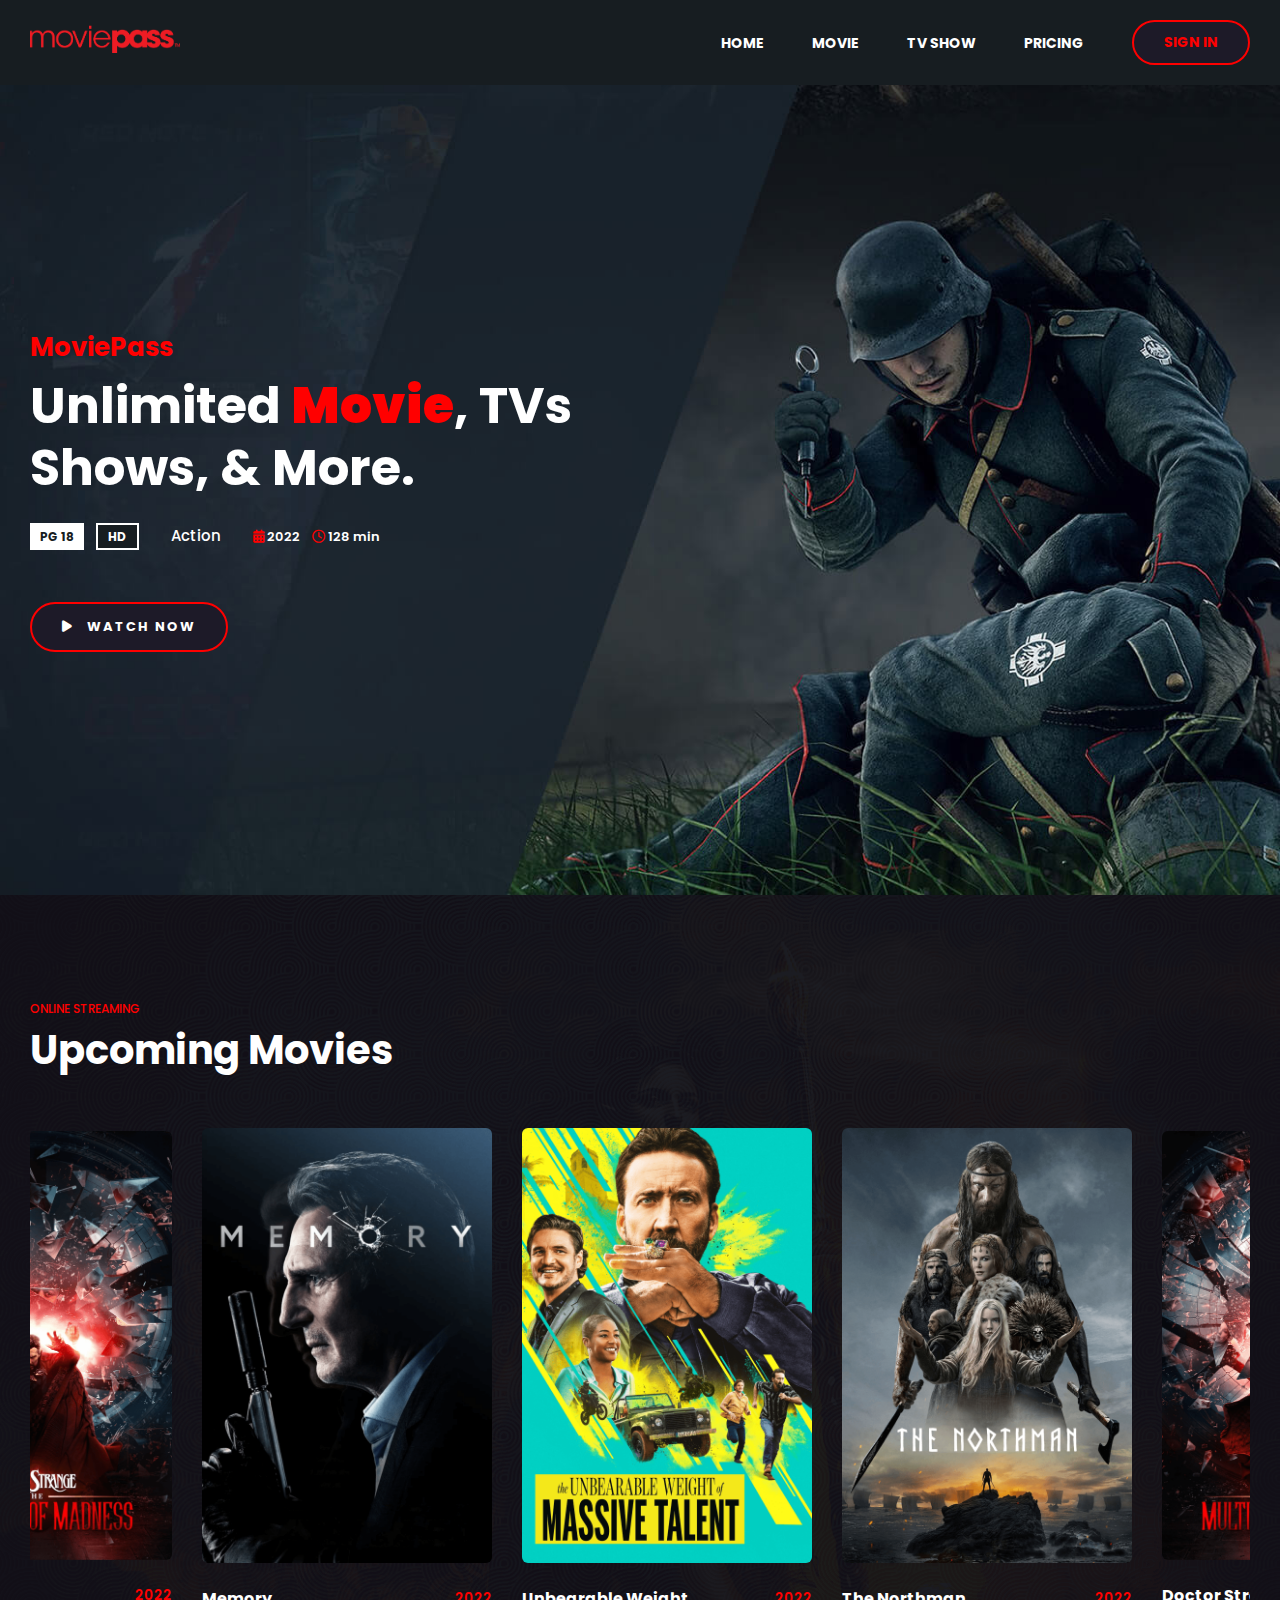
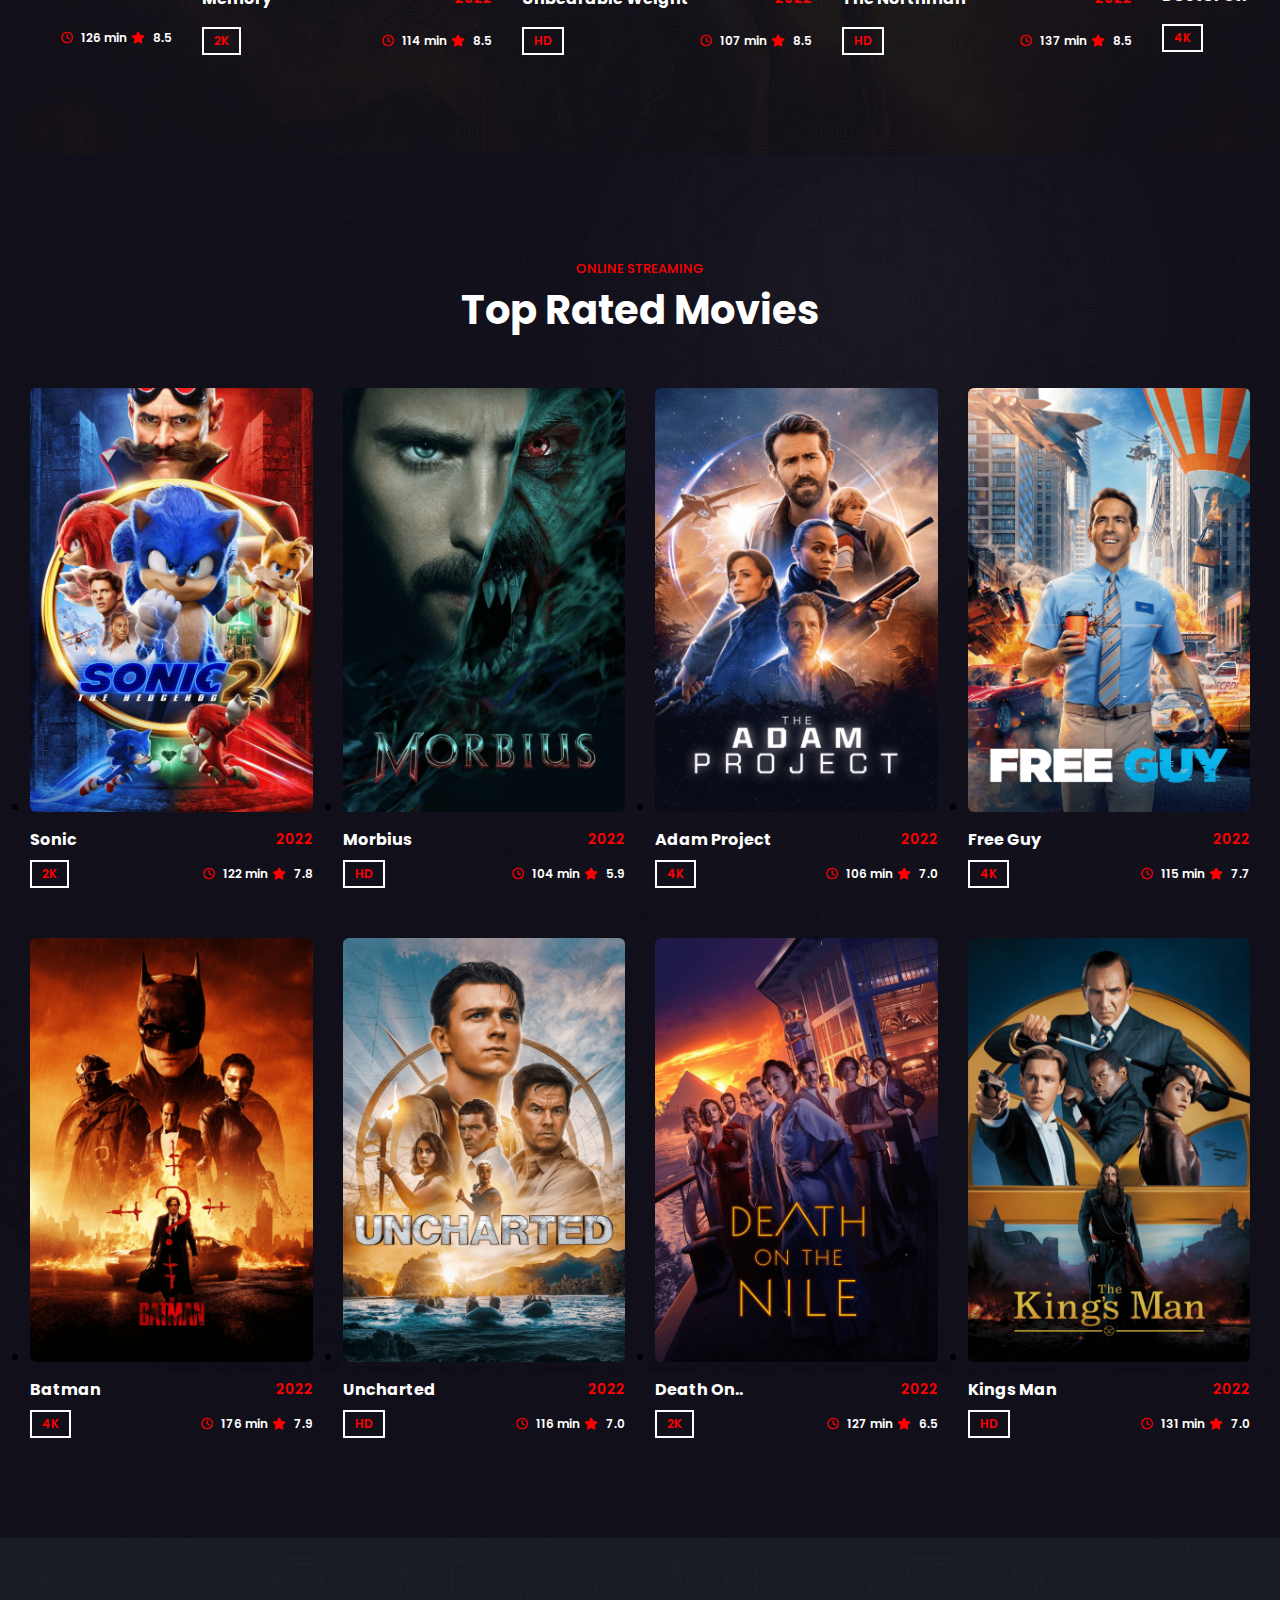
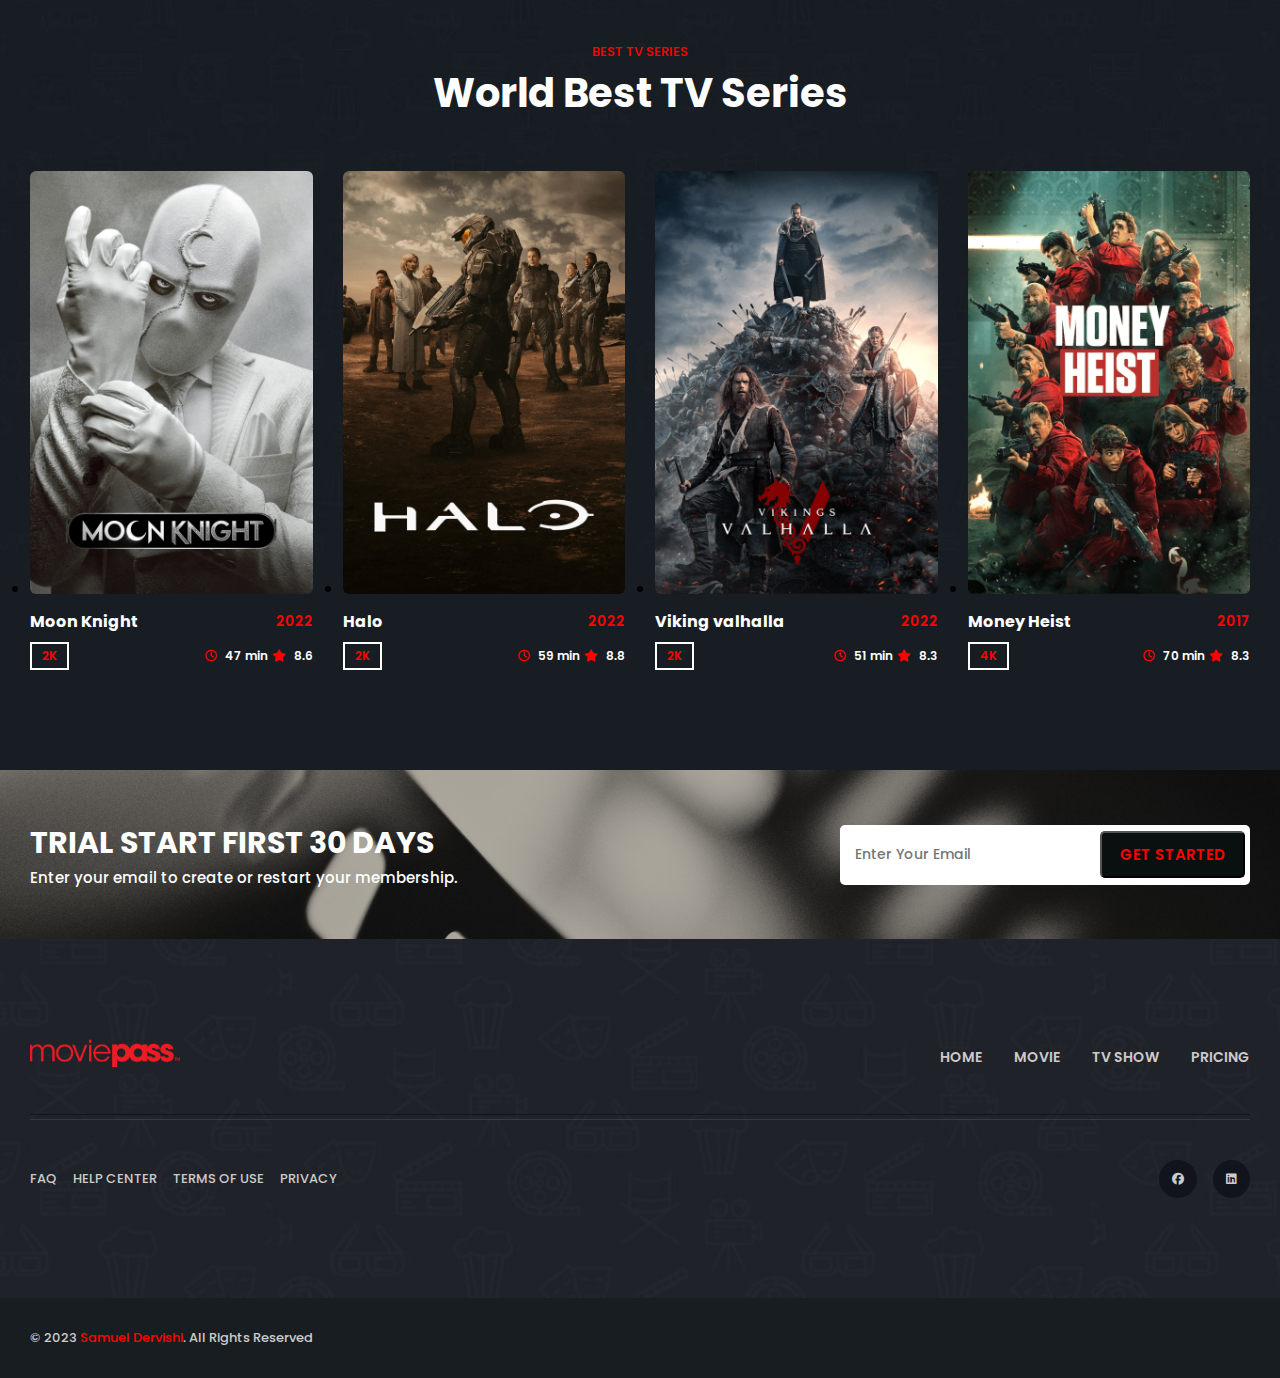
==== index.html @ 8c6af833 "creating files" ====
<!DOCTYPE html>
<html lang="en">
  <head>
    <meta charset="UTF-8" />
    <meta http-equiv="X-UA-Compatible" content="IE=edge" />
    <meta name="viewport" content="width=device-width, initial-scale=1.0" />
    <title>MoviePass - Welcome</title>
    <link rel="stylesheet" href="css/style.css" />
    <link rel="icon" type="image/png" href="images/moviepass.png"/>

    <link rel="preconnect" href="https://fonts.googleapis.com" />
    <link rel="preconnect" href="https://fonts.gstatic.com" crossorigin />
    <link
      href="https://fonts.googleapis.com/css2?family=Poppins:wght@400;500;600;700&display=swap"
      rel="stylesheet"
    />

    <link
      rel="stylesheet"
      href="https://cdnjs.cloudflare.com/ajax/libs/font-awesome/6.3.0/css/all.min.css"
    />
  </head>
  <body>

    <header>
      <nav class="navbar">
        <div class="logo">
          <a href="index.html"><img src="images/moviepass.png" alt="Logo" style="width: 150px" /></a>
        </div>
        <ul class="nav-list">
          <div class="logo">
            <a href=""><img src="images/moviepass.png" alt="Logo" style="width: 150px"></a>
            <button class="close"><i class="fa-solid fa-xmark"></i></button>
          </div>
          <li class="home"><a href="index.html">home</a></li>
          <li><a href="#movies">movie</a></li>
          <li><a href="#series">tv show</a></li>
          <li><a href="price.html">pricing</a></li>
          <button class="btn">SIGN IN</button>
        </ul>
        <div class="hamburger">
          <div class="line"></div>
          <div class="line"></div>
        </div>
      </nav>
    </header>


    <section class="hero">
      <div class="main">
        <div class="content">
          <p>MoviePass</p>
          <h1>Unlimited <strong>Movie</strong>, TVs Shows, & More.</h1>
          <div class="meta-wrapper">
            <div class="badge">
              <span>PG 18</span>
              <span>HD</span>
            </div>
            <div class="genre">
              <span><a href="#">Action</a></span>
            </div>
            <div class="date-time">
              <span><i class="fa-solid fa-calendar-days"></i> 2022</span>
              <span><i class="fa-regular fa-clock"></i> 128 min</span>
            </div>
          </div>
          <div class="watch-btn">
            <button><i class="fa-solid fa-play"></i> Watch Now</button>
          </div>
        </div>
      </div>
    </section>


    <section class="upcoming-movie">
      <div class="header">
        <div class="subtitle">
          <small>online Streaming</small>
          <h4>Upcoming Movies</h4>
        </div>

      </div>
      <div class="movie-card">
        <div class="wrapper">
          <ul class="movie-carousel">
            <li class="card">
              <div class="img">
                <a href="the-northman.html"><img src="images/upcoming-1.png" alt="" /></a>
              </div>
              <div class="title">
                <a href="the-northman.html"><h4>The Northman</h4></a>
                <span>2022</span>
              </div>
              <div class="footer">
                <span>HD</span>
                <div class="time-rating">
                  <span><i class="fa-regular fa-clock"></i> 137 min</span>
                  <span><i class="fa-solid fa-star"></i> 8.5</span>
                </div>
              </div>
            </li>
            <li class="card">
              <div class="img">
                <a href="doc-strange.html"><img src="images/upcoming-2.png" alt="" /></a>
              </div>
              <div class="title">
                <a href="doc-strange.html"><h4>Doctor Strange</h4></a>
                <span>2022</span>
              </div>
              <div class="footer">
                <span>4K</span>
                <div class="time-rating">
                  <span><i class="fa-regular fa-clock"></i> 126 min</span>
                  <span><i class="fa-solid fa-star"></i> 8.5</span>
                </div>
              </div>
            </li>
            <li class="card">
              <div class="img">
                <a href="memory.html"><img src="images/upcoming-3.png" alt="" /></a>
              </div>
              <div class="title">
                <a href="memory.html"><h4>Memory</h4></a>
                <span>2022</span>
              </div>
              <div class="footer">
                <span>2K</span>
                <div class="time-rating">
                  <span><i class="fa-regular fa-clock"></i> 114 min</span>
                  <span><i class="fa-solid fa-star"></i> 8.5</span>
                </div>
              </div>
            </li>
            <li class="card">
              <div class="img">
                <a href="unberable.html"><img src="images/upcoming-4.png" alt="" /></a>
              </div>
              <div class="title">
                <a href="unberable.html"><h4>Unbearable Weight</h4></a>
                <span>2022</span>
              </div>
              <div class="footer">
                <span>HD</span>
                <div class="time-rating">
                  <span><i class="fa-regular fa-clock"></i> 107 min</span>
                  <span><i class="fa-solid fa-star"></i> 8.5</span>
                </div>
              </div>
            </li>
          </ul>
        </div>
      </div>
    </section>




    <section class="top-movie same" id="movies">
      <div class="header">
        <small>online streaming</small>
        <h4>Top Rated Movies</h4>
      </div>
      <div class="top-movie-main">

        <div class="movie-card">
          <ul class="wrapper">
            <li class="card">
              <div class="img">
                <a href="https://samueldervish.github.io/links/404page.html"><img src="images/movie-1.png" alt="" /></a>
              </div>
              <div class="title">
                <a href="https://samueldervish.github.io/links/404page.html"><h4>Sonic</h4></a>
                <span>2022</span>
              </div>
              <div class="footer">
                <span>2K</span>
                <div class="time-rating">
                  <span><i class="fa-regular fa-clock"></i> 122 min</span>
                  <span><i class="fa-solid fa-star"></i> 7.8</span>
                </div>
              </div>
            </li>
            <li class="card">
              <div class="img">
                <a href="https://samueldervish.github.io/links/404page.html"><img src="images/movie-2.png" alt="" /></a>
              </div>
              <div class="title">
                <a href="https://samueldervish.github.io/links/404page.html"><h4>Morbius</h4></a>
                <span>2022</span>
              </div>
              <div class="footer">
                <span>HD</span>
                <div class="time-rating">
                  <span><i class="fa-regular fa-clock"></i> 104 min</span>
                  <span><i class="fa-solid fa-star"></i> 5.9</span>
                </div>
              </div>
            </li>
            <li class="card">
              <div class="img">
                <a href="https://samueldervish.github.io/links/404page.html"><img src="images/movie-3.png" alt="" /></a>
              </div>
              <div class="title">
                <a href="https://samueldervish.github.io/links/404page.html"><h4>Adam Project</h4></a>
                <span>2022</span>
              </div>
              <div class="footer">
                <span>4K</span>
                <div class="time-rating">
                  <span><i class="fa-regular fa-clock"></i> 106 min</span>
                  <span><i class="fa-solid fa-star"></i> 7.0</span>
                </div>
              </div>
            </li>
            <li class="card">
              <div class="img">
                <a href="https://samueldervish.github.io/links/404page.html"><img src="images/movie-4.png" alt="" /></a>
              </div>
              <div class="title">
                <a href="https://samueldervish.github.io/links/404page.html"><h4>Free Guy</h4></a>
                <span>2022</span>
              </div>
              <div class="footer">
                <span>4K</span>
                <div class="time-rating">
                  <span><i class="fa-regular fa-clock"></i> 115 min</span>
                  <span><i class="fa-solid fa-star"></i> 7.7</span>
                </div>
              </div>
            </li>
            <li class="card">
              <div class="img">
                <a href="https://samueldervish.github.io/links/404page.html"><img src="images/movie-5.png" alt="" /></a>
              </div>
              <div class="title">
                <a href="https://samueldervish.github.io/links/404page.html"><h4>Batman</h4></a>
                <span>2022</span>
              </div>
              <div class="footer">
                <span>4K</span>
                <div class="time-rating">
                  <span><i class="fa-regular fa-clock"></i> 176 min</span>
                  <span><i class="fa-solid fa-star"></i> 7.9</span>
                </div>
              </div>
            </li>
            <li class="card">
              <div class="img">
                <a href="https://samueldervish.github.io/links/404page.html"><img src="images/movie-6.png" alt="" /></a>
              </div>
              <div class="title">
                <a href="https://samueldervish.github.io/links/404page.html"><h4>Uncharted</h4></a>
                <span>2022</span>
              </div>
              <div class="footer">
                <span>HD</span>
                <div class="time-rating">
                  <span><i class="fa-regular fa-clock"></i> 116 min</span>
                  <span><i class="fa-solid fa-star"></i> 7.0</span>
                </div>
              </div>
            </li>
            <li class="card">
              <div class="img">
                <a href="https://samueldervish.github.io/links/404page.html"><img src="images/movie-7.png" alt="" /></a>
              </div>
              <div class="title">
                <a href="https://samueldervish.github.io/links/404page.html"><h4>Death On..</h4></a>
                <span>2022</span>
              </div>
              <div class="footer">
                <span>2K</span>
                <div class="time-rating">
                  <span><i class="fa-regular fa-clock"></i> 127 min</span>
                  <span><i class="fa-solid fa-star"></i> 6.5</span>
                </div>
              </div>
            </li>
            <li class="card">
              <div class="img">
                <a href="https://samueldervish.github.io/links/404page.html"><img src="images/movie-8.png" alt="" /></a>
              </div>
              <div class="title">
                <a href="https://samueldervish.github.io/links/404page.html"><h4>Kings Man</h4></a>
                <span>2022</span>
              </div>
              <div class="footer">
                <span>HD</span>
                <div class="time-rating">
                  <span><i class="fa-regular fa-clock"></i> 131 min</span>
                  <span><i class="fa-solid fa-star"></i> 7.0</span>
                </div>
              </div>
            </li>
          </ul>
        </div>
      </div>
    </section>


    <section class="tv-series same" id="series">
      <div class="header">
        <small>best tv series</small>
        <h4>World Best TV Series</h4>
      </div>
      <div class="movie-card">
        <ul class="wrapper">
          <li class="card">
            <div class="img">
              <a href="https://samueldervish.github.io/links/404page.html"><img src="images/series-1.png" alt="" /></a>
            </div>
            <div class="title">
              <a href="https://samueldervish.github.io/links/404page.html"><h4>Moon Knight</h4></a>
              <span>2022</span>
            </div>
            <div class="footer">
              <span>2K</span>
              <div class="time-rating">
                <span><i class="fa-regular fa-clock"></i> 47 min</span>
                <span><i class="fa-solid fa-star"></i> 8.6</span>
              </div>
            </div>
          </li>
          <li class="card">
            <div class="img">
              <a href="https://samueldervish.github.io/links/404page.html"><img src="images/series-2.png" alt="" /></a>
            </div>
            <div class="title">
              <a href="https://samueldervish.github.io/links/404page.html"><h4>Halo</h4></a>
              <span>2022</span>
            </div>
            <div class="footer">
              <span>2K</span>
              <div class="time-rating">
                <span><i class="fa-regular fa-clock"></i> 59 min</span>
                <span><i class="fa-solid fa-star"></i> 8.8</span>
              </div>
            </div>
          </li>
          <li class="card">
            <div class="img">
              <a href="https://samueldervish.github.io/links/404page.html"><img src="images/series-3.png" alt="" /></a>
            </div>
            <div class="title">
              <a href="https://samueldervish.github.io/links/404page.html"><h4>Viking valhalla</h4></a>
              <span>2022</span>
            </div>
            <div class="footer">
              <span>2K</span>
              <div class="time-rating">
                <span><i class="fa-regular fa-clock"></i> 51 min</span>
                <span><i class="fa-solid fa-star"></i> 8.3</span>
              </div>
            </div>
          </li>
          <li class="card">
            <div class="img">
              <a href="https://samueldervish.github.io/links/404page.html"><img src="images/series-4.png" alt="" /></a>
            </div>
            <div class="title">
              <a href="https://samueldervish.github.io/links/404page.html"><h4>Money Heist</h4></a>
              <span>2017</span>
            </div>
            <div class="footer">
              <span>4K</span>
              <div class="time-rating">
                <span><i class="fa-regular fa-clock"></i> 70 min</span>
                <span><i class="fa-solid fa-star"></i> 8.3</span>
              </div>
            </div>
          </li>
        </ul>
      </div>
    </section>


    <section class="trial">
      <div class="main">
        <div class="content">
          <h4>trial start first 30 days</h4>
          <p>Enter your email to create or restart your membership.</p>
        </div>
        <div class="form">
          <div class="input">
            <input type="email" placeholder="Enter Your Email">
            <button>get started</button>
          </div>
        </div>
      </div>
    </section>


    <footer>
      <div class="main">
        <div class="footer-top">
          <nav>
            <div class="logo">
              <img src="images/moviepass.png" alt="Logo" width="150px">
            </div>
            <ul class="list">
              <li><a href="index.html">home</a></li>
              <li><a href="#movies">movie</a></li>
              <li><a href="#series">tv show</a></li>
              <li><a href="price.html">pricing</a></li>
            </ul>
          </nav>
          <hr>
          <div class="links">
            <div class="text-links">
              <a href="https://samueldervish.github.io/links/404page.html">faq</a>
              <a href="https://samueldervish.github.io/links/404page.html">help center</a>
              <a href="https://samueldervish.github.io/links/404page.html">terms of use</a>
              <a href="https://samueldervish.github.io/links/404page.html">privacy</a>
            </div>
            <div class="social-links">
              <a href="https://www.facebook.com/samueldervishii"><i class="fa-brands fa-facebook"></i></a>
              <a href="https://www.linkedin.com/in/samueldervishi"><i class="fa-brands fa-linkedin"></i></a>
            </div>
          </div>
        </div>
        <div class="footer-bottom">
          <div class="copyright">
            <p>&#169; 2023 <a href="https://samueldervish.github.io/links/">Samuel Dervishi</a>. All Rights Reserved</p>
          </div>

        </div>
      </div>
    </footer>

    <button class="back-to-top"><i class="fa-solid fa-chevron-up"></i></button>

    <script src="js/script.js"></script>
    <script src="js/navbar.js"></script>
  </body>
</html>
---- css/style.css ----
*{
    padding: 0;
    margin: 0;
    font-family: 'Poppins',sans-serif;
}

.navbar{
    background-color: #171d21;
    display: flex;
    align-items: center;
    justify-content: space-between;
    padding: 20px 30px;
}
.navbar ul{
    display: flex;
    align-items: center;
    gap: 3rem;
}
.navbar ul li{
    list-style: none;
}
.navbar ul li a{
    text-decoration: none;
    color: #fff;
    text-transform: uppercase;
    font-weight: 700;
    font-size: 14px;
    transition: 0.3s ease-in-out;
}
.navbar ul li a:hover{
    color: red;
}
.navbar ul .btn{
    border: 2px solid red;
    color: red;
    padding: 10px 30px;
    border-radius: 30px;
    font-size: 14px;
    font-weight: 700;
    background-color: #1d1a28;
    transition: 0.3s ease-in-out;
    cursor: pointer;
}
.navbar ul .btn:is(:hover, :focus) {
    background: red;
    color: #1d1a28;
}
.nav-list .logo{
    display: none;
    align-items: center;
    justify-content: space-around;
    padding-top: 20px;
    font-size: 10px;
}
.nav-list .logo .close{
    background-color: transparent;
    color: #fff;
    font-size: 10px;
    border: none;
}
.hamburger{
    display: none;
    flex-direction: column;
    align-items: center;
    gap: 0.3rem;
    cursor: pointer;
}
.hamburger .line{
    width: 25px;
    height: 3px;
    border-radius: 5px;
    background-color: #fff;
}
.hero{
    background: url(../images/hero-bg.jpg) no-repeat;
    background-size: cover;
    background-position: right;
    height: 90vh;   
    max-height: 1000px;
    display: flex;
    justify-content: flex-start;
    align-items: center;
    padding: 0px 30px;
}
.hero .main .content{
    max-width: 60%;
}
.hero .main .content p{
    font-size: 26px;
    font-weight: 700;
    color: red;
    margin-bottom: 0.5rem;
}
.hero .content h1{
    font-size: 50px;
    color: #fff;
    line-height: 62px;
}
.hero .content strong{
    color: red;
}
.hero .meta-wrapper{
    display: flex;
    align-items: center;
    flex-wrap: wrap;
    gap: 2rem;
    margin-top: 1.5rem;
}
.hero .meta-wrapper .badge span:nth-child(1){
    background-color: #fff;
    color: #171d21;
    font-weight: 700;
    padding: 5px 10px;
    font-size: 12px;
    margin-right: 0.5rem;
}
.hero .meta-wrapper .badge span:nth-child(2){
    background-color: #171d21;
    color: #fff;
    border: 2px solid #fff;
    font-weight: 700;
    padding: 3px 10px;
    font-size: 12px;
}
.hero .meta-wrapper .genre a{
    text-decoration: none;
    color: #fff;
    font-size: 15px;
    font-weight: 500;
    transition: 0.3s ease-in-out;
}
.hero .meta-wrapper .genre a:hover{
    color: red;
}
.hero .meta-wrapper .date-time span{
    color: #fff;
    font-size: 13px;
    font-weight: 600;
}
.hero .meta-wrapper .date-time span:nth-child(1){
    margin-right: 0.5rem;
}
.hero .date-time i{
    color: red;
}
.hero .watch-btn{
    margin-top: 3.4rem;
}
.hero .watch-btn i{
    margin-right: 0.5rem;
}
.hero .content .watch-btn button{
    border: 2px solid red;
    color: #fff;
    padding: 13px 30px;
    border-radius: 30px;
    text-transform: uppercase;
    letter-spacing: 2px;
    font-size: 13px;
    font-weight: 700;
    background-color: #1d1a28;
    transition: 0.3s ease-in-out;
    cursor: pointer;
}
.hero .content .watch-btn button:is(:hover, :focus) {
    background: red;
    color: #1d1a28;
}
.upcoming-movie{
    background: url(../images/upcoming-bg.png) no-repeat;
    background-size: cover;
    background-position: center;
    padding: 100px 30px;
}
.upcoming-movie .header{
    display: flex;
    align-items: center;
    justify-content: space-between;
}
.upcoming-movie .header .subtitle small{
    font-size: 12px;
    color: red;
    text-transform: uppercase;
    font-weight: 500;
}
.upcoming-movie .header .subtitle h4{
    font-size: 40px;
    color: #fff;
}
.upcoming-movie .header .buttons{
    display: flex;
    gap: 1rem;
}
.upcoming-movie .header .buttons button{
    color: #fff;
    background-color: #21232b;
    font-weight: 500;
    font-size: 12px;
    padding: 10px 20px;
    border-radius: 30px;
    border: 2px solid #2e303e;
    cursor: pointer;
    transition: 0.3s ease-in-out;
}
.upcoming-movie .header .buttons button:focus{
    border: 2px solid red;
}

.upcoming-movie .movie-card{
    display: flex;
    align-items: center;
    justify-content: center;
    margin-top: 3rem;
}
.wrapper {
    width: 100%;
    position: relative;
  }
  
  .wrapper .movie-carousel{
    display: grid;
    grid-auto-flow: column;
    grid-auto-columns: calc((100% / 3) - 15px);
    overflow-x: auto;
    scroll-snap-type: x mandatory;
    gap: 30px;
    border-radius: 8px;
    scroll-behavior: smooth;
    scrollbar-width: none;
  }
  .movie-carousel::-webkit-scrollbar {
    display: none;
  }
  .movie-carousel.no-transition {
    scroll-behavior: auto;
  }
  .movie-carousel.dragging {
    scroll-snap-type: none;
    scroll-behavior: auto;
  }
  .movie-carousel.dragging .card {
    cursor: grab;
    user-select: none;
  }
  .movie-carousel :where(.card) {
    display: flex;
    justify-content: center;
    align-items: center;
  }
  .movie-carousel .card {
    scroll-snap-align: start;
    list-style: none;
    background: transparent;
    flex-direction: column;
    align-items: flex-start;
    gap: 0.5rem;
  }
.movie-carousel .card .img img{
    width: 100%;
    object-fit: cover;
    border-radius: 10px;
}
.movie-carousel .card .title{
    display: flex;
    justify-content: space-between;
    align-items: center;
    margin-top: 0.5rem;
    width: 100%;
}
.movie-carousel .card .title a{
    color: #fff;
    text-decoration: none;
    transition: 0.3s ease-in-out;
}
.movie-carousel .card .title a:hover{
    color: red;
}
.movie-carousel .card .title span{
    color: red;
    font-weight: 600;
    font-size: 14px;
}
.movie-carousel .card .footer{
    width: 100%;
    display: flex;
    justify-content: space-between;
    margin-top: 0.5rem;
}
.movie-carousel .card .footer span{
    color: red;
    padding: 3px 10px;
    border: 2px solid #fff;
    font-size: 12px;
    font-weight: 600;

}
.movie-carousel .card .footer .time-rating span{
    color: #fff;
    padding: 0px;
    border: none;
}
.movie-carousel .card .footer .time-rating i{
    color: red;
    margin-right: 0.3rem;
}

.service{
    background: url(../images/service-bg.jpg) no-repeat;
    background-position: center;
    background-size: cover;
    padding: 100px 30px;
}
.service .main{
    display: flex;
    align-items: center;
    gap: 1rem;
}
.service .main .img img{
    width: 90%;
}
.service .content {
    width: 50%;
}
.service .content small{
    font-size: 13px;
    color: #bdbdbd;
    text-transform: uppercase;
    font-weight: 600;
}
.service .content h4{
    font-size: 40px;
    color: #fff;
    line-height: 52px;
    margin: 0.5rem 0rem;
}
.service .content p{
    color: #bdbdbd;
    font-size: 15px;
    font-weight: 500;
}
.service .content ul{
    margin-top: 2rem;
}
.service .content ul li{
    list-style: none;
    margin-top: 1rem;
}
.service .content li .service-card{
    display: flex;
    align-items: center;
    gap: 2rem;
}

.service li .service-card .img{
    border: 1px dashed red;
    padding: 5px;
    border-radius: 50%;
}
.service hr{
    border: none;
    border-bottom: 1px dashed hsla(0, 0%, 100%, 0.1);
    height: 2px;
    outline: none;
    margin-top: 2rem;
    margin-bottom: 2rem;
}
.service li .service-card .icon{
    background-color: transparent;
    padding: 20px;
    border-radius: 50%;
    transition: 0.3s ease-in-out;
}
.service li .service-card i{
    color: #fff;
    font-size: 30px;
}
.service li .service-card:hover .icon{
    background-color: red;
}
.service li .service-card h5{
    font-size: 20px;
    color: #fff;
    margin-bottom: 0.5rem;
}

.top-movie{
    background: url(../images/top-rated-bg.jpg) no-repeat;
    background-size: cover;
    padding: 100px 30px;
}
.top-movie .header,.tv-series .header{
    text-align: center;
}
.top-movie .header small,.tv-series .header small{
    color: red;
    text-transform: uppercase;
    font-size: 13px;
    font-weight: 500;
}
.top-movie .header h4,.tv-series .header h4{
    color: #fff;
    font-size: 40px;
}
.top-movie .top-movie-main .buttons{
    display: flex;
    justify-content: center;
    align-items: center;
    flex-wrap: wrap;
    gap: 1rem;
    margin-top: 2.5rem;
}
.top-movie .top-movie-main .buttons button{
    background-color: #0a0f0f;
    color: #cecaca;
    border-radius: 5px;
    font-size: 13px;
    padding: 12px 20px;
    font-weight: 600;
    cursor: pointer;
    text-transform: uppercase;
    border: 2px solid #000000cc;
    transition: 0.3s ease-in-out;
}
.top-movie .top-movie-main .buttons button:is(:hover,:focus) {
    color: red;
    text-shadow: 0 3px 25px hsla(351, 100%, 50%, 0.94);
}
.same .wrapper{
    display: grid;
    grid-template-columns: repeat(3, 1fr);
    width: 100%;
    justify-content: center;
    row-gap: 50px;
    column-gap: 30px;
    margin-top: 3rem;
}
.same .wrapper .card{
    width: 100%;
}
.movie-card .card .img img{
    width: 100%;
    object-fit: cover;
    border-radius: 6px;
}
.movie-card .card .title{
    display: flex;
    justify-content: space-between;
    align-items: center;
    margin-top: 0.5rem;
    width: 100%;
}
.movie-card .card .title a{
    color: #fff;
    text-decoration: none;
    transition: 0.3s ease-in-out;
}
.movie-card .card .title a:hover{
    color: red;
}
.movie-card .card .title span{
    color: red;
    font-weight: 600;
    font-size: 14px;
}
.movie-card .card .footer{
    width: 100%;
    display: flex;
    justify-content: space-between;
    margin-top: 0.5rem;
}
.movie-card .card .footer span{
    color: red;
    padding: 3px 10px;
    border: 2px solid #fff;
    font-size: 12px;
    font-weight: 600;

}
.movie-card .card .footer .time-rating span{
    color: #fff;
    padding: 0px;
    border: none;
}
.movie-card .card .footer .time-rating i{
    color: red;
    margin-right: 0.3rem;
}

.tv-series{
    background: url(../images/tv-series-bg.jpg) no-repeat;
    background-size: cover;
    padding: 100px 30px;
}

.trial{
    background: url(../images/film.jpg) no-repeat;
    background-size: cover;
    background-position: center;
    padding: 50px 30px;
}
.trial .main{
    display: flex;
    flex-wrap: wrap;
    align-items: center;
    justify-content: space-between;
}
.trial .content h4{
    font-size: 30px;
    text-transform: uppercase;
    color: white;
}
.trial .content p{
    font-size: 15px;
    font-weight: 500;
    color: white;
}
.trial .form .input{
    background-color: #fff;
    width: 400px;
    height: 50px;
    display: flex;
    justify-content: space-between;
    align-items: center;
    padding: 5px 5px;
    border-radius: 5px;
}
.trial .form .input input{
    width: calc(100%/2);
    height: 40px;
    padding: 0px 10px;
    border: none;
    outline: none;
    font-size: 14px;
    font-weight: 500;
}
.trial .form button{
    text-transform: uppercase;
    font-size: 15px;
    padding: 10px 18px;
    background-color: #0a0f0f;
    color: red;
    font-weight: 600;
    border-radius: 5px;
    cursor: pointer;
    transition: 0.3s ease-in-out;
}
.trial .form button:hover{
    color: #0a0f0f;
    border: 2px solid #0a0f0f;
    background-color: red;
}

footer .footer-top{
    background: url(../images/footer-bg.jpg) no-repeat;
    background-size: cover;
    background-position: center;
    padding: 100px 30px;
}

.footer-top nav{
    display: flex;
    align-items: center;
    justify-content: space-between;
}
.footer-top nav ul{
    display: flex;
    flex-wrap: wrap;
    align-items: center;
    gap: 2rem;
}
.footer-top nav ul li{
    list-style: none;
}
.footer-top ul li a{
    text-decoration: none;
    color: #cecaca;
    font-size: 14px;
    text-transform: uppercase;
    font-weight: 600;
    transition: 0.3s ease-in-out;
}
.footer-top ul li a:hover{
    color: red;
}
.footer-top hr{
    height: 4px;
    margin-block: 40px;
    border: none;
    border-top: 1px solid #11141d;
    border-bottom: 1px solid #ffffff1a;
}
.footer-top .links{
    display: flex;
    justify-content: space-between;
    align-items: center;
}
.footer-top .links .text-links{
    display: flex;
    flex-wrap: wrap;
    gap: 1rem;
}
.footer-top .text-links a{
    text-decoration: none;
    text-transform: uppercase;
    font-weight: 500;
    font-size: 13px;
    color: #cecaca;
    transition: 0.3s ease-in-out;
}
.footer-top .text-links a:hover{
    color: red;
}
.footer-top .social-links{
    display: flex;
    gap: 1rem;
}
.footer-top .social-links a{
    color: #cecaca;
    background-color: #11141d;
    padding: 10px 13px;
    font-size: 12px;
    border-radius: 50%;
    transition: 0.3s ease-in-out;
}
.footer-top .social-links a:hover{
    color: red;
}
.footer-bottom{
    background-color: #171d21;
    display: flex;
    align-items: center;
    justify-content: space-between;
    padding: 30px;
}
.footer-bottom .copyright p{
    color: #cecaca;
    font-size: 13px;
    font-weight: 500;
}
.footer-bottom .copyright a{
    color: red;
    text-decoration: none;
}
.back-to-top{
    position: fixed;
    opacity: 0;
    bottom: 20px;
    right: 20px;
    z-index: 2;
    background-color: red;
    border-radius: 50%;
    border: none;
    cursor: pointer;
    padding: 15px;
}
.back-to-top.show {      
    opacity: 1;  
    transition: opacity 1s, transform 1s;     
}

@media only screen and (max-width: 909px){
    .hamburger{
        display: flex;
    }
    .navbar .nav-list{
        position: fixed;
        right: -100%;
        top: 0;
        flex-direction: column;
        gap: 1rem;
        align-items: flex-start;
        background-color: #171d21;
        width: 100%;
        max-width: 300px;
        height: 100vh;
        transition: 0.3s;
        z-index: 4;
        padding-top: 1rem;
    }
    .nav-list li{
        width: 100%;
        border-bottom: 1px solid hsla(0, 0%, 100%, 0.1);
        padding: 0px 25px 20px 20px;
    }
    .nav-list .home{
        margin-top: 1rem;
        border-top: 1px solid hsla(0, 0%, 100%, 0.1);
        padding-top: 15px;
    }
    .nav-list .btn{
        margin: 20px 20px;
    }
    .nav-list.active{
        right: 0;
    }
    .nav-list.active .logo{
        display: flex;
        width: inherit;
    }
    .hero{
        background-position: center;
    }
    .hero .content{
        max-width: max-content!important;
    }
    .hero .content p{
        font-size: 24px;
    }
    .hero .content h1{
        font-size: 42px;
    }
    .hero .content .badge span{
        font-size: 11px;
    }
    .hero .content .genre a{
        font-size: 14px;
    }
    .upcoming-movie .header{
        display: flex;
        flex-direction: column;
        text-align: center;
        gap: 2rem;
        align-items: center;
    }
    .service .main{
        flex-direction: column;
        gap: 2rem;
    }
    .service img{
        max-width: max-content;
    }
    .service .content{
        width: 80%;
    }
    .trial .main{
        justify-content: center;
        gap: 2rem;
    }
    .trial .content{
        text-align: center;
    }
    .movie-detail .main{
        flex-direction: column;
    }
}
@media only screen and (max-width: 767px){
    .upcoming-movie .wrapper .movie-carousel{
        grid-auto-columns: calc((100% / 2) - 15px);
    }
    .same .wrapper{
        grid-template-columns: repeat(2, 1fr);
    }
    .footer-top nav,.footer-top .links,.footer-bottom{
        flex-direction: column;
        gap: 2rem;
    }
    .footer-top nav ul,.footer-top .links .text-links{
        justify-content: center;
    }
}
@media only screen and (max-width: 549px){
    .hero .content h1{
        font-size: 36px;
    }
    .upcoming-movie .header .subtitle h4,.service .content h4,.top-movie .header h4,.tv-series .header h4{
        font-size: 32px;
    }
    .upcoming-movie .wrapper .movie-carousel{
        grid-auto-columns: calc((100%) - 15px);
    }
    .same .wrapper{
        grid-template-columns: repeat(1, 1fr);
    }
    .service .content{
        width: 90%;
    }
    .service .service-card{
        flex-direction: column;
        align-items: flex-start!important;
    }
}
@media only screen and (max-width: 450px){
    .trial .form .input{
        width: 350px;
    }
}
@media (min-width: 1200px){
    .upcoming-movie .wrapper .movie-carousel{
        grid-auto-columns: calc((100%/4) - 15px);
    }
    .same .wrapper{
        grid-template-columns: repeat(4, 1fr);
    }
    
}
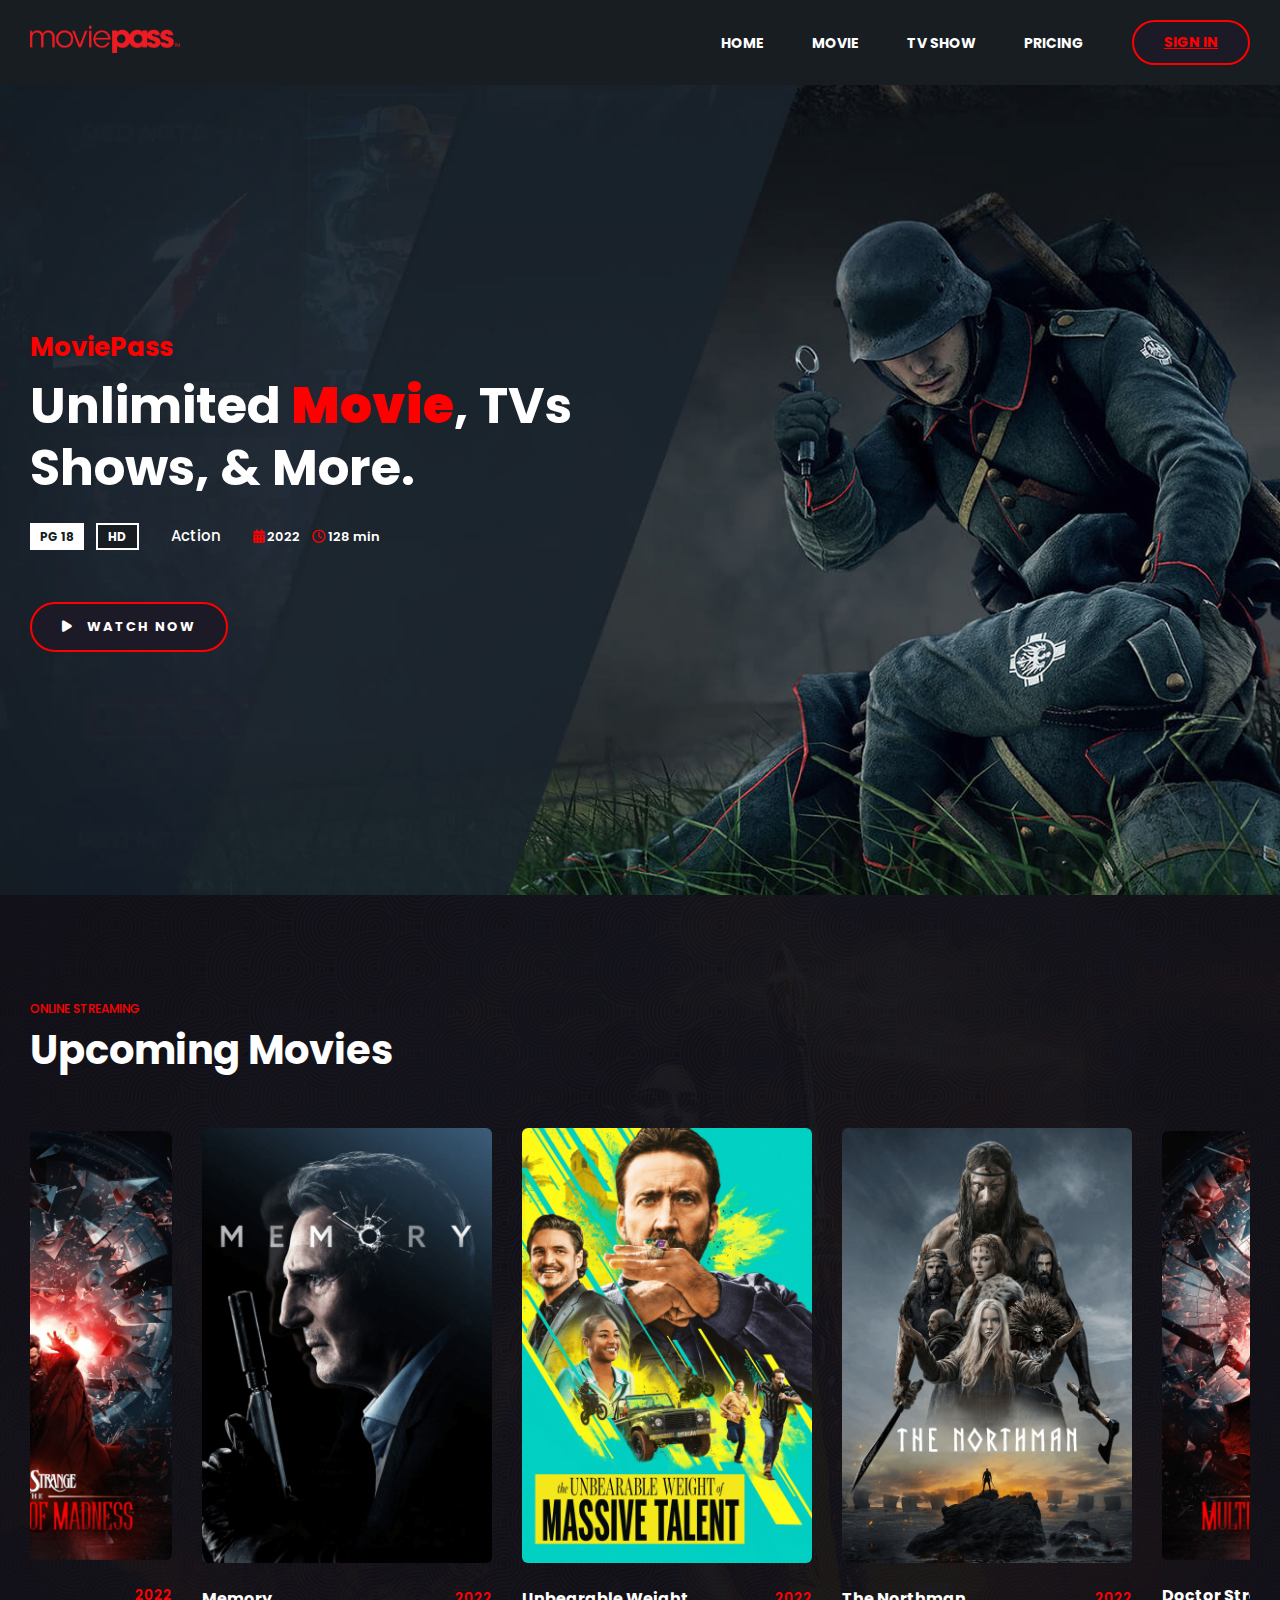
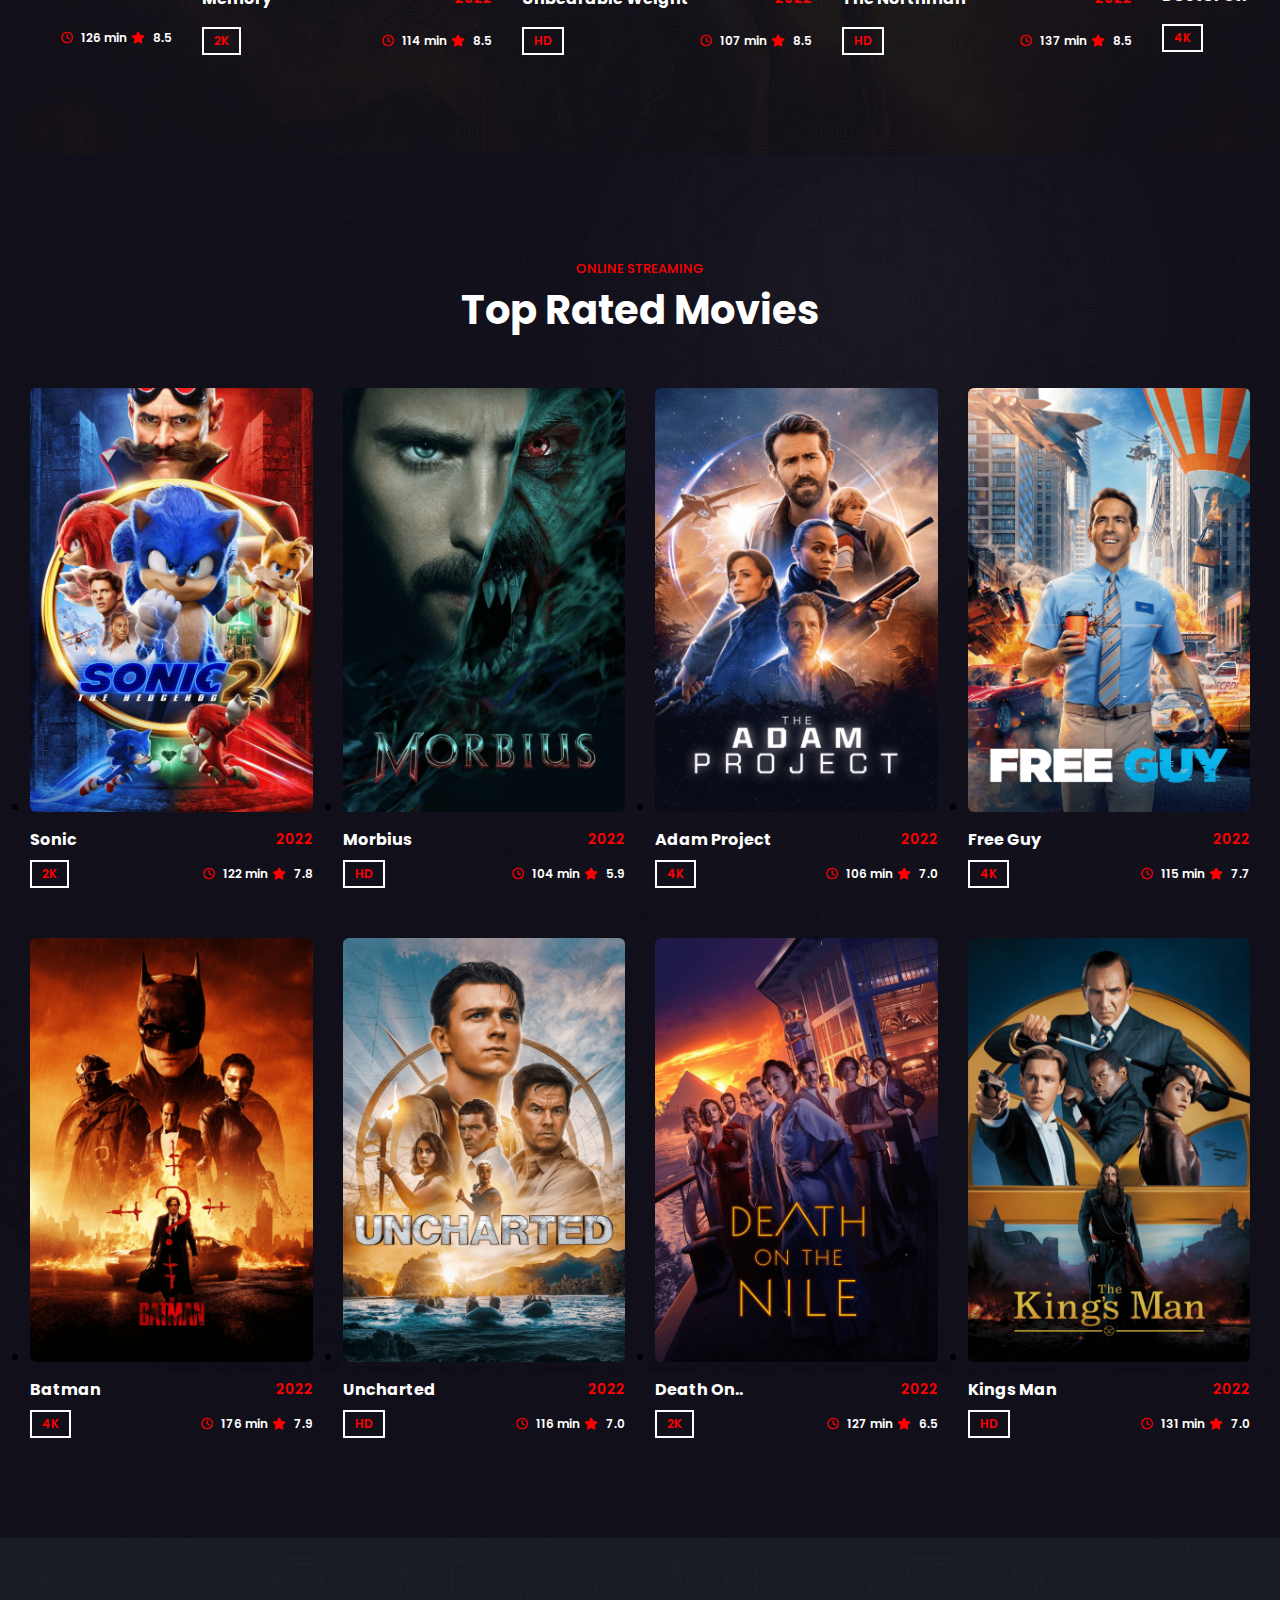
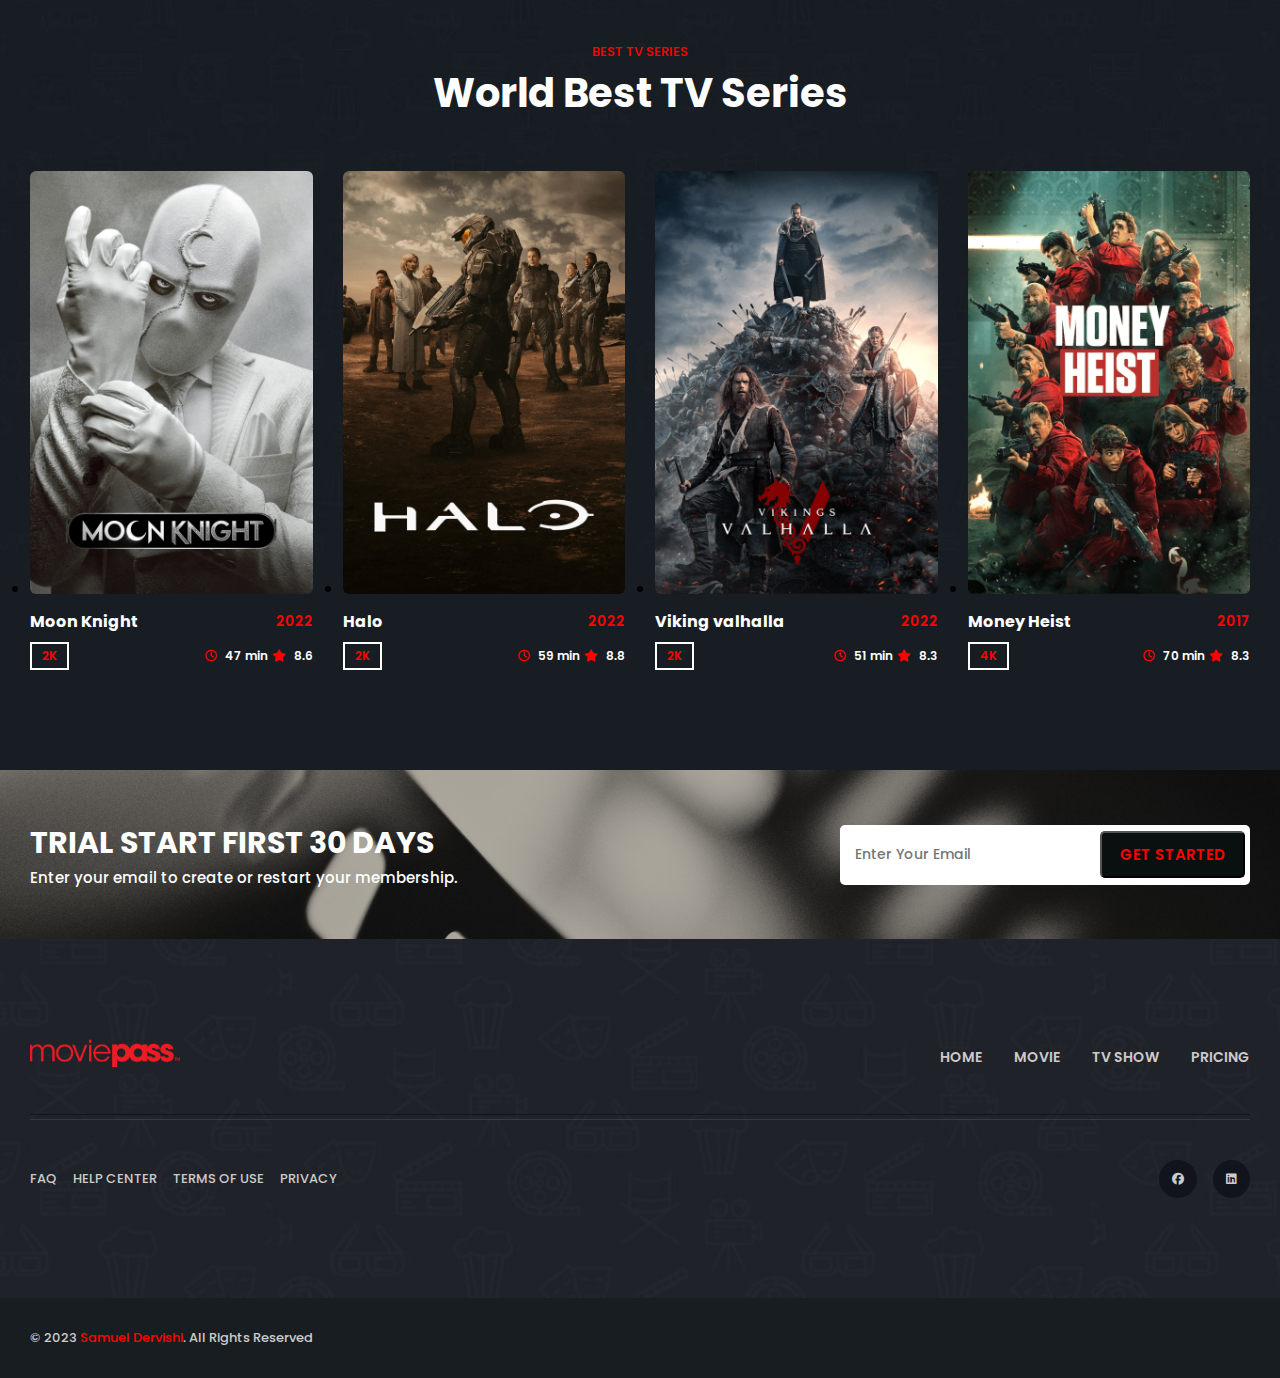
==== commit 66a04aad: "updates" ====
--- a/index.html
+++ b/index.html
@@ -22,6 +22,11 @@
   </head>
   <body>
 
+  <div id="loader-wrapper">
+    <div id="loader"></div>
+    <div class="loader-section section-left"></div>
+    <div class="loader-section section-right"></div>
+  </div>
     <header>
       <nav class="navbar">
         <div class="logo">
@@ -36,7 +41,7 @@
           <li><a href="#movies">movie</a></li>
           <li><a href="#series">tv show</a></li>
           <li><a href="price.html">pricing</a></li>
-          <button class="btn">SIGN IN</button>
+          <a href="sign.html" class="btn">SIGN IN</a>
         </ul>
         <div class="hamburger">
           <div class="line"></div>
@@ -166,7 +171,7 @@
           <ul class="wrapper">
             <li class="card">
               <div class="img">
-                <a href="https://samueldervish.github.io/links/404page.html"><img src="images/movie-1.png" alt="" /></a>
+                <a href="404page.html"><img src="images/movie-1.png" alt="" /></a>
               </div>
               <div class="title">
                 <a href="https://samueldervish.github.io/links/404page.html"><h4>Sonic</h4></a>
@@ -431,5 +436,6 @@
 
     <script src="js/script.js"></script>
     <script src="js/navbar.js"></script>
+    <script src="js/main.js"></script>
   </body>
 </html>
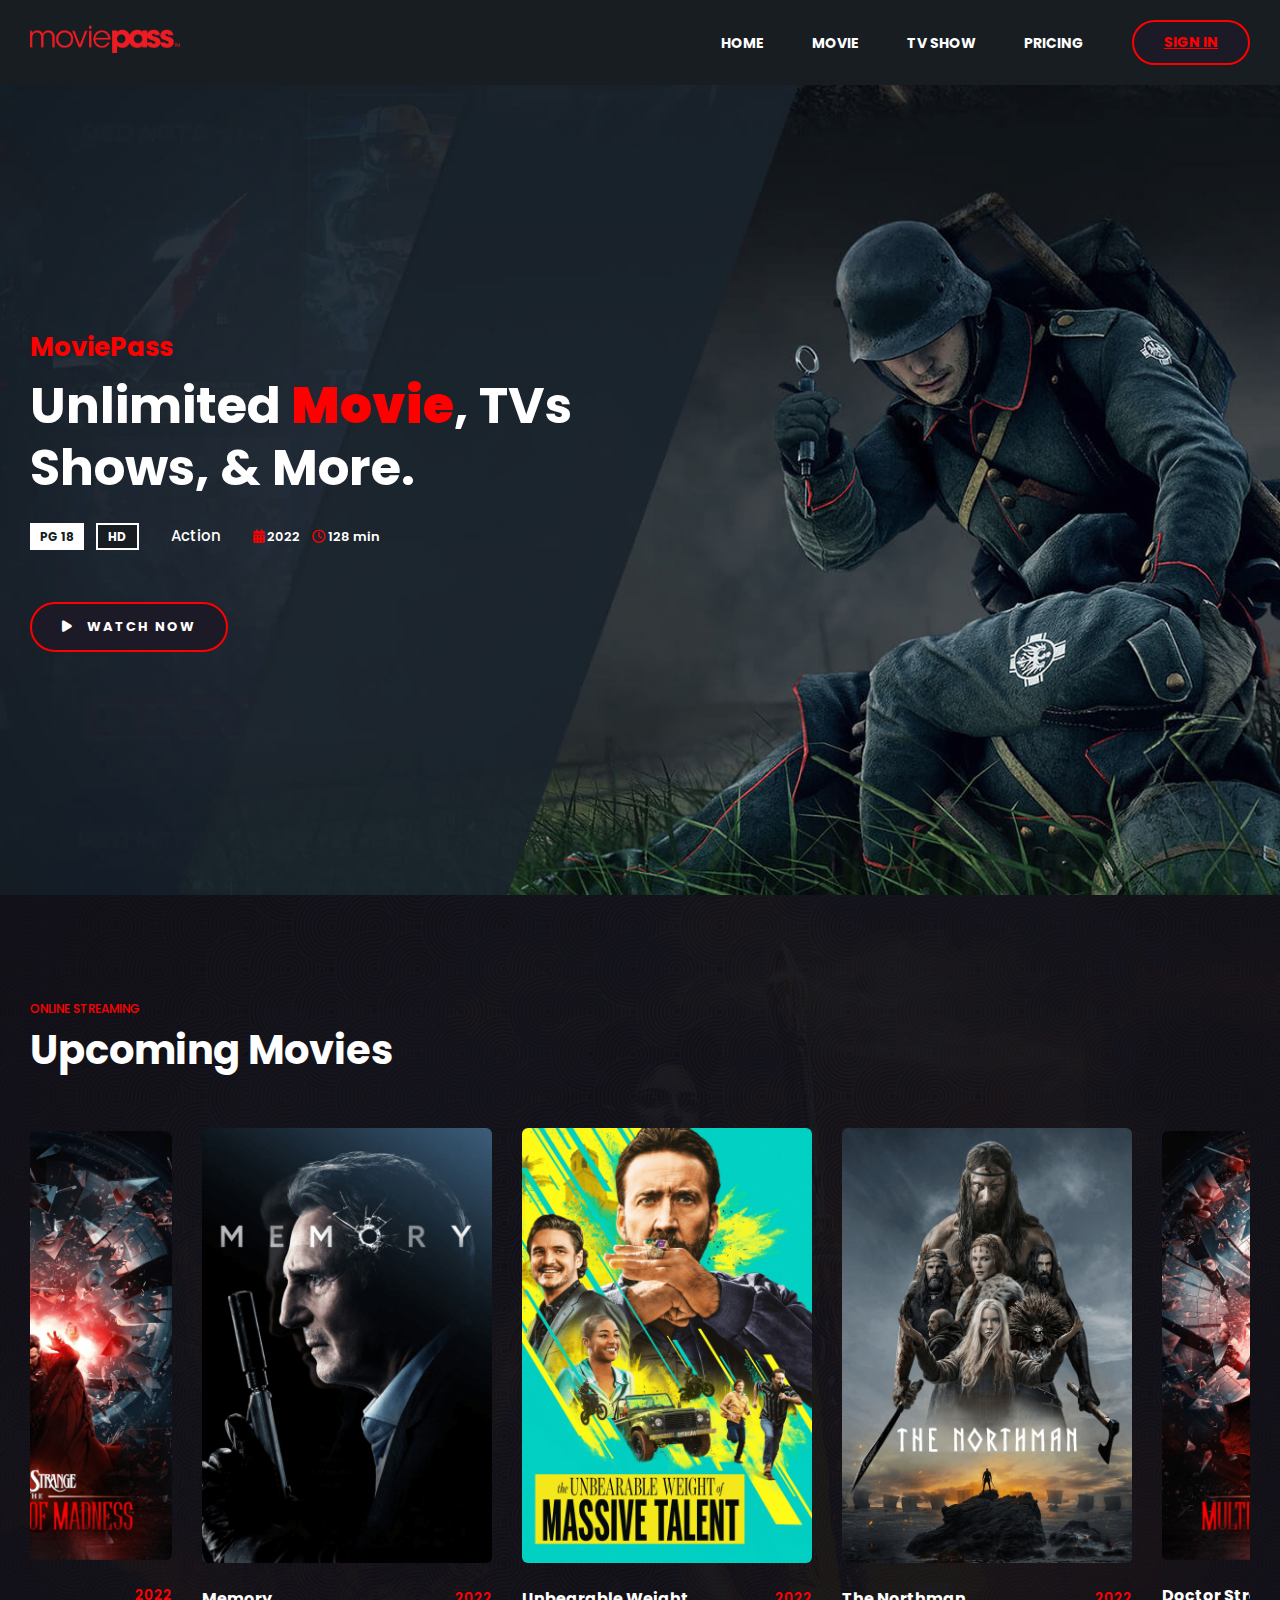
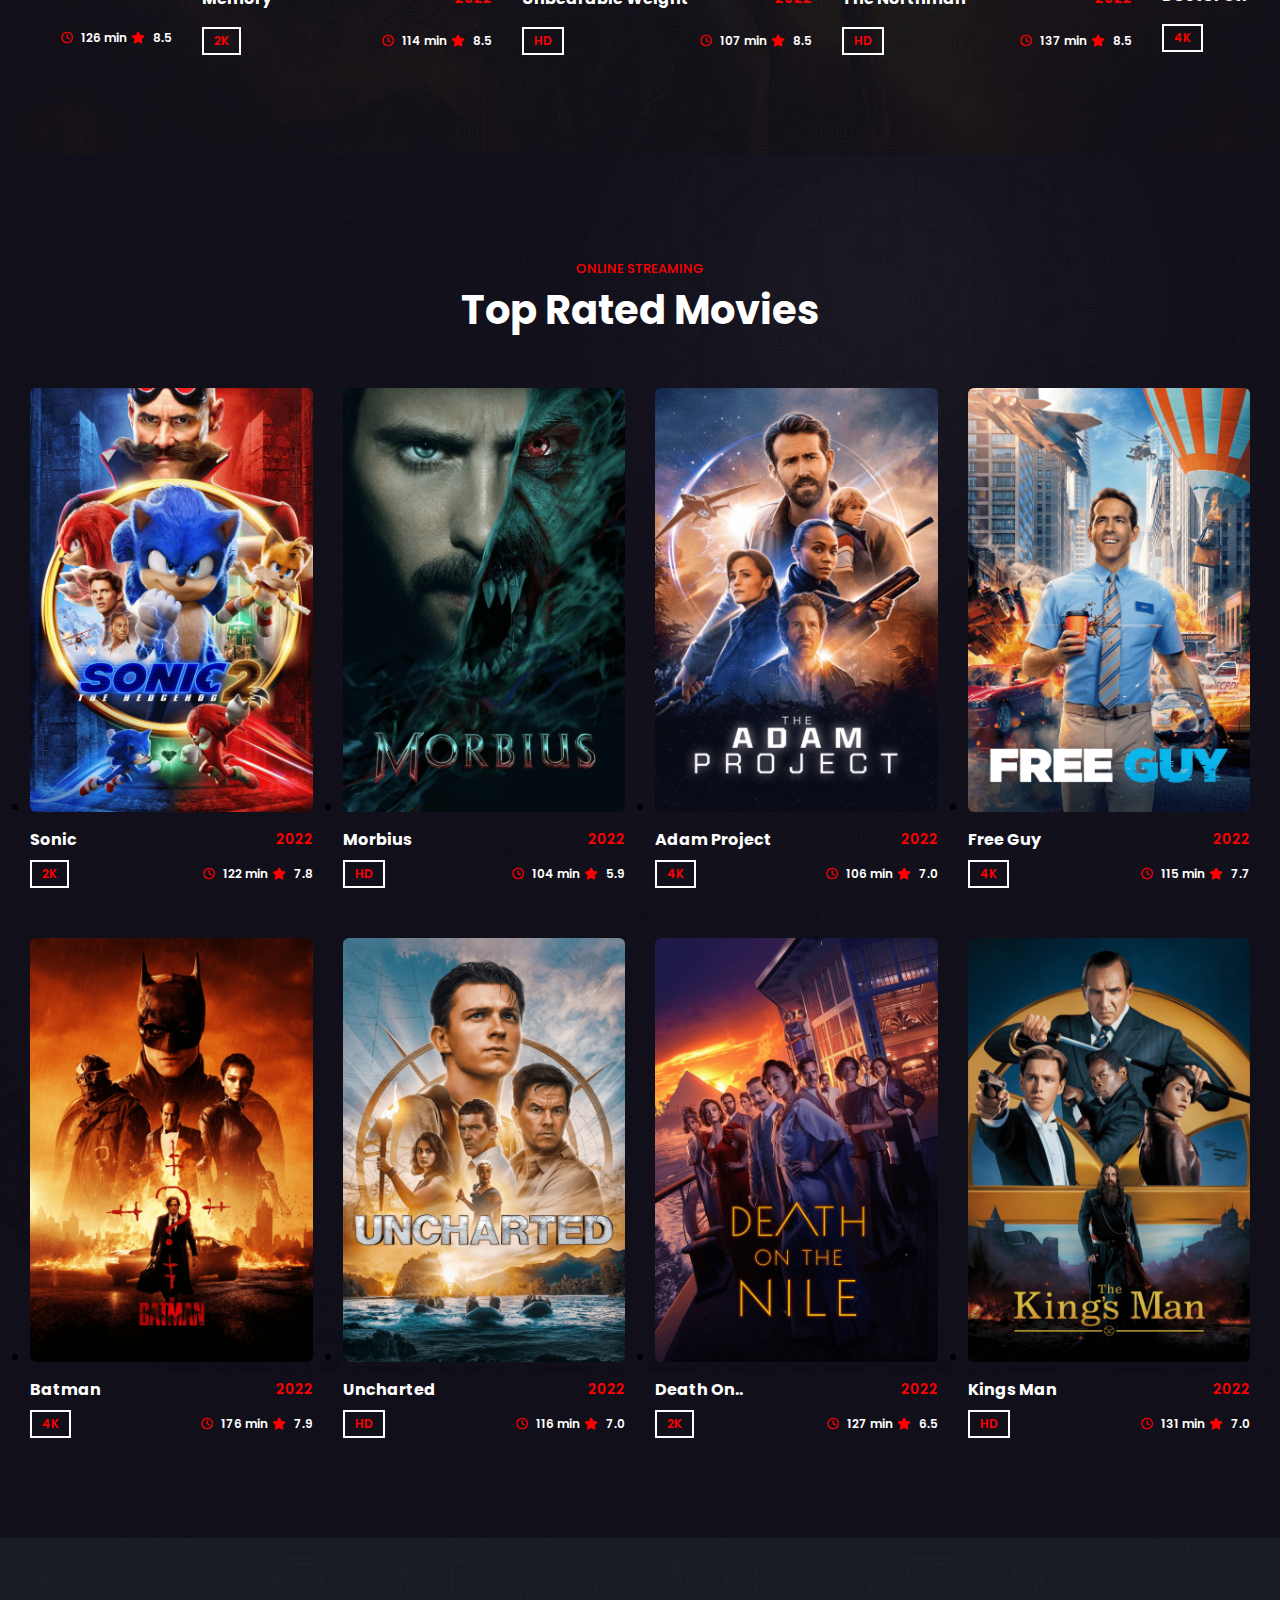
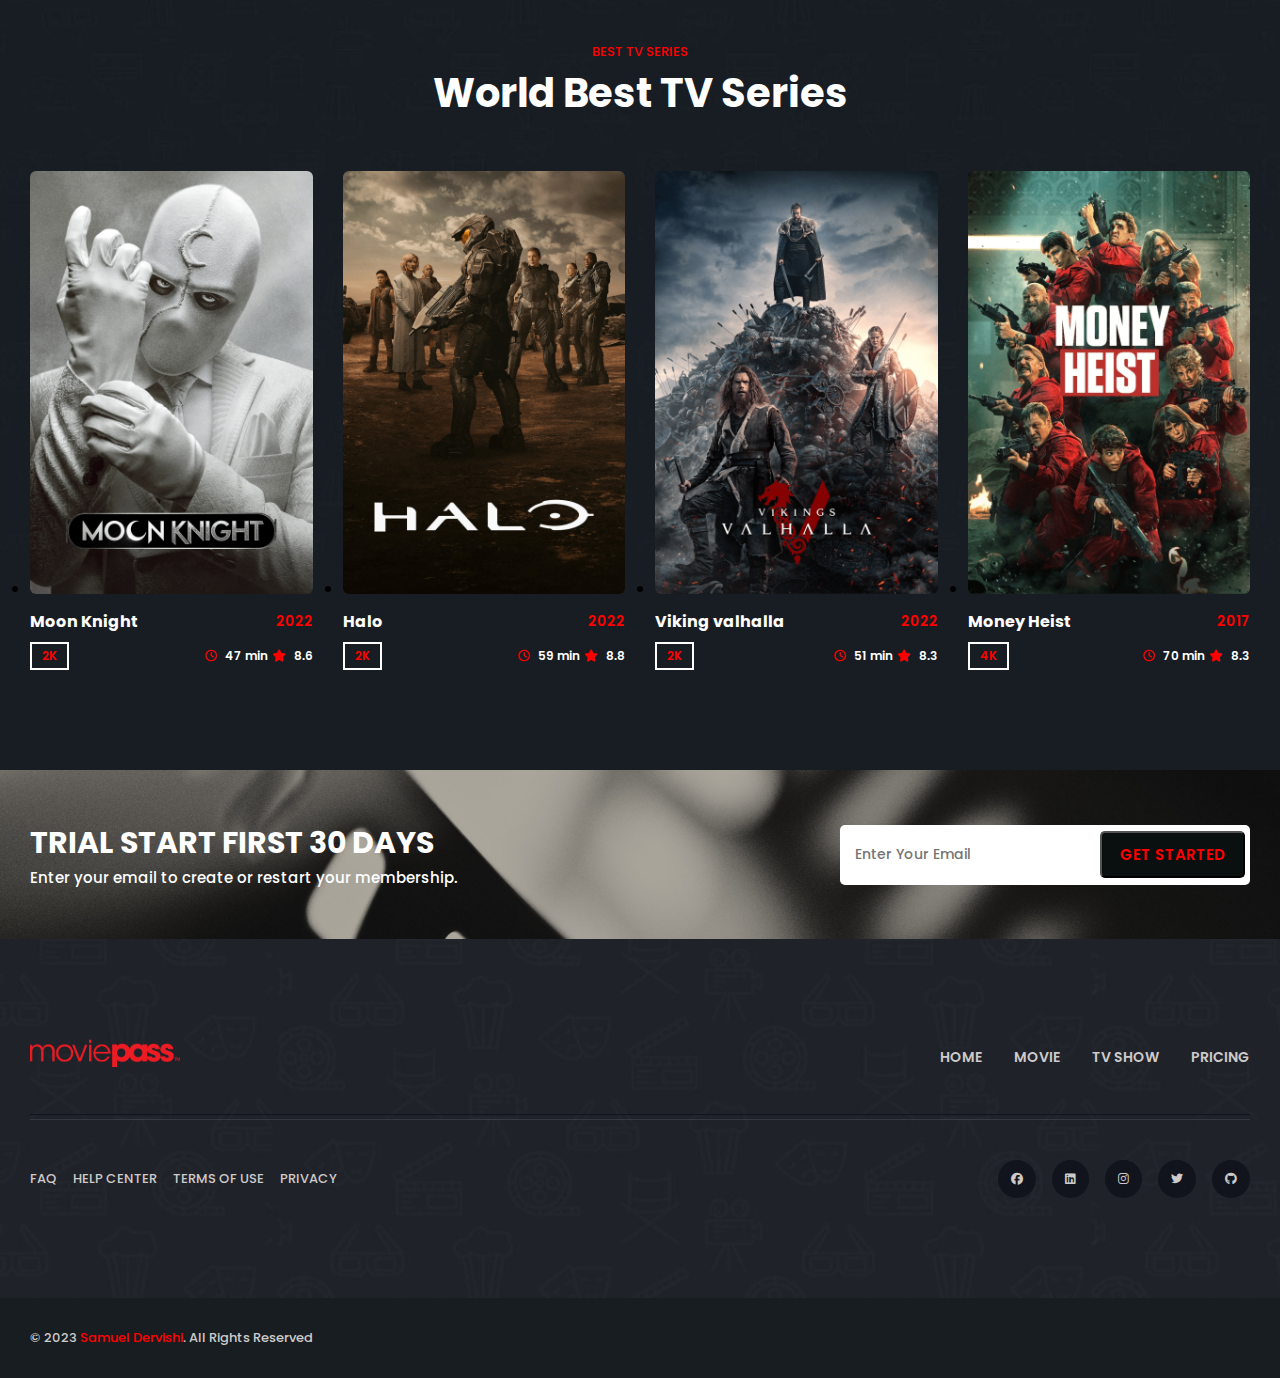
==== commit f2cfe135: "Update index.html" ====
--- a/index.html
+++ b/index.html
@@ -21,23 +21,17 @@
     />
   </head>
   <body>
-
-  <div id="loader-wrapper">
-    <div id="loader"></div>
-    <div class="loader-section section-left"></div>
-    <div class="loader-section section-right"></div>
-  </div>
     <header>
       <nav class="navbar">
         <div class="logo">
-          <a href="index.html"><img src="images/moviepass.png" alt="Logo" style="width: 150px" /></a>
+          <a href="https://movie-pass.netlify.app/"><img src="images/moviepass.png" alt="Logo" style="width: 150px" /></a>
         </div>
         <ul class="nav-list">
           <div class="logo">
             <a href=""><img src="images/moviepass.png" alt="Logo" style="width: 150px"></a>
             <button class="close"><i class="fa-solid fa-xmark"></i></button>
           </div>
-          <li class="home"><a href="index.html">home</a></li>
+          <li class="home"><a href="https://movie-pass.netlify.app/">home</a></li>
           <li><a href="#movies">movie</a></li>
           <li><a href="#series">tv show</a></li>
           <li><a href="price.html">pricing</a></li>
@@ -50,6 +44,12 @@
       </nav>
     </header>
 
+
+    <div id="loader-wrapper">
+      <div id="loader"></div>
+      <div class="loader-section section-left"></div>
+      <div class="loader-section section-right"></div>
+    </div>
 
     <section class="hero">
       <div class="main">
@@ -171,10 +171,10 @@
           <ul class="wrapper">
             <li class="card">
               <div class="img">
-                <a href="404page.html"><img src="images/movie-1.png" alt="" /></a>
-              </div>
-              <div class="title">
-                <a href="https://samueldervish.github.io/links/404page.html"><h4>Sonic</h4></a>
+                <a href="https://movie-pass.netlify.app/404page.html"><img src="images/movie-1.png" alt="" /></a>
+              </div>
+              <div class="title">
+                <a href="https://movie-pass.netlify.app/404page.html"><h4>Sonic</h4></a>
                 <span>2022</span>
               </div>
               <div class="footer">
@@ -187,10 +187,10 @@
             </li>
             <li class="card">
               <div class="img">
-                <a href="https://samueldervish.github.io/links/404page.html"><img src="images/movie-2.png" alt="" /></a>
-              </div>
-              <div class="title">
-                <a href="https://samueldervish.github.io/links/404page.html"><h4>Morbius</h4></a>
+                <a href="https://movie-pass.netlify.app/404page.html"><img src="images/movie-2.png" alt="" /></a>
+              </div>
+              <div class="title">
+                <a href="https://movie-pass.netlify.app/404page.html"><h4>Morbius</h4></a>
                 <span>2022</span>
               </div>
               <div class="footer">
@@ -203,10 +203,10 @@
             </li>
             <li class="card">
               <div class="img">
-                <a href="https://samueldervish.github.io/links/404page.html"><img src="images/movie-3.png" alt="" /></a>
-              </div>
-              <div class="title">
-                <a href="https://samueldervish.github.io/links/404page.html"><h4>Adam Project</h4></a>
+                <a href="https://movie-pass.netlify.app/404page.html"><img src="images/movie-3.png" alt="" /></a>
+              </div>
+              <div class="title">
+                <a href="https://movie-pass.netlify.app/404page.html"><h4>Adam Project</h4></a>
                 <span>2022</span>
               </div>
               <div class="footer">
@@ -219,10 +219,10 @@
             </li>
             <li class="card">
               <div class="img">
-                <a href="https://samueldervish.github.io/links/404page.html"><img src="images/movie-4.png" alt="" /></a>
-              </div>
-              <div class="title">
-                <a href="https://samueldervish.github.io/links/404page.html"><h4>Free Guy</h4></a>
+                <a href="https://movie-pass.netlify.app/404page.html"><img src="images/movie-4.png" alt="" /></a>
+              </div>
+              <div class="title">
+                <a href="https://movie-pass.netlify.app/404page.html"><h4>Free Guy</h4></a>
                 <span>2022</span>
               </div>
               <div class="footer">
@@ -235,10 +235,10 @@
             </li>
             <li class="card">
               <div class="img">
-                <a href="https://samueldervish.github.io/links/404page.html"><img src="images/movie-5.png" alt="" /></a>
-              </div>
-              <div class="title">
-                <a href="https://samueldervish.github.io/links/404page.html"><h4>Batman</h4></a>
+                <a href="https://movie-pass.netlify.app/404page.html"><img src="images/movie-5.png" alt="" /></a>
+              </div>
+              <div class="title">
+                <a href="https://movie-pass.netlify.app/404page.html"><h4>Batman</h4></a>
                 <span>2022</span>
               </div>
               <div class="footer">
@@ -251,10 +251,10 @@
             </li>
             <li class="card">
               <div class="img">
-                <a href="https://samueldervish.github.io/links/404page.html"><img src="images/movie-6.png" alt="" /></a>
-              </div>
-              <div class="title">
-                <a href="https://samueldervish.github.io/links/404page.html"><h4>Uncharted</h4></a>
+                <a href="https://movie-pass.netlify.app/404page.html"><img src="images/movie-6.png" alt="" /></a>
+              </div>
+              <div class="title">
+                <a href="https://movie-pass.netlify.app/404page.html"><h4>Uncharted</h4></a>
                 <span>2022</span>
               </div>
               <div class="footer">
@@ -267,10 +267,10 @@
             </li>
             <li class="card">
               <div class="img">
-                <a href="https://samueldervish.github.io/links/404page.html"><img src="images/movie-7.png" alt="" /></a>
-              </div>
-              <div class="title">
-                <a href="https://samueldervish.github.io/links/404page.html"><h4>Death On..</h4></a>
+                <a href="https://movie-pass.netlify.app/404page.html"><img src="images/movie-7.png" alt="" /></a>
+              </div>
+              <div class="title">
+                <a href="https://movie-pass.netlify.app/404page.html"><h4>Death On..</h4></a>
                 <span>2022</span>
               </div>
               <div class="footer">
@@ -283,10 +283,10 @@
             </li>
             <li class="card">
               <div class="img">
-                <a href="https://samueldervish.github.io/links/404page.html"><img src="images/movie-8.png" alt="" /></a>
-              </div>
-              <div class="title">
-                <a href="https://samueldervish.github.io/links/404page.html"><h4>Kings Man</h4></a>
+                <a href="https://movie-pass.netlify.app/404page.html"><img src="images/movie-8.png" alt="" /></a>
+              </div>
+              <div class="title">
+                <a href="https://movie-pass.netlify.app/404page.html"><h4>Kings Man</h4></a>
                 <span>2022</span>
               </div>
               <div class="footer">
@@ -312,10 +312,10 @@
         <ul class="wrapper">
           <li class="card">
             <div class="img">
-              <a href="https://samueldervish.github.io/links/404page.html"><img src="images/series-1.png" alt="" /></a>
+              <a href="https://movie-pass.netlify.app/404page.html"><img src="images/series-1.png" alt="" /></a>
             </div>
             <div class="title">
-              <a href="https://samueldervish.github.io/links/404page.html"><h4>Moon Knight</h4></a>
+              <a href="https://movie-pass.netlify.app/404page.html"><h4>Moon Knight</h4></a>
               <span>2022</span>
             </div>
             <div class="footer">
@@ -328,10 +328,10 @@
           </li>
           <li class="card">
             <div class="img">
-              <a href="https://samueldervish.github.io/links/404page.html"><img src="images/series-2.png" alt="" /></a>
+              <a href="https://movie-pass.netlify.app/404page.html"><img src="images/series-2.png" alt="" /></a>
             </div>
             <div class="title">
-              <a href="https://samueldervish.github.io/links/404page.html"><h4>Halo</h4></a>
+              <a href="https://movie-pass.netlify.app/404page.html"><h4>Halo</h4></a>
               <span>2022</span>
             </div>
             <div class="footer">
@@ -344,10 +344,10 @@
           </li>
           <li class="card">
             <div class="img">
-              <a href="https://samueldervish.github.io/links/404page.html"><img src="images/series-3.png" alt="" /></a>
+              <a href="https://movie-pass.netlify.app/404page.html"><img src="images/series-3.png" alt="" /></a>
             </div>
             <div class="title">
-              <a href="https://samueldervish.github.io/links/404page.html"><h4>Viking valhalla</h4></a>
+              <a href="https://movie-pass.netlify.app/404page.html"><h4>Viking valhalla</h4></a>
               <span>2022</span>
             </div>
             <div class="footer">
@@ -360,10 +360,10 @@
           </li>
           <li class="card">
             <div class="img">
-              <a href="https://samueldervish.github.io/links/404page.html"><img src="images/series-4.png" alt="" /></a>
+              <a href="https://movie-pass.netlify.app/404page.html"><img src="images/series-4.png" alt="" /></a>
             </div>
             <div class="title">
-              <a href="https://samueldervish.github.io/links/404page.html"><h4>Money Heist</h4></a>
+              <a href="https://movie-pass.netlify.app/404page.html"><h4>Money Heist</h4></a>
               <span>2017</span>
             </div>
             <div class="footer">
@@ -403,7 +403,7 @@
               <img src="images/moviepass.png" alt="Logo" width="150px">
             </div>
             <ul class="list">
-              <li><a href="index.html">home</a></li>
+              <li><a href="https://movie-pass.netlify.app/">home</a></li>
               <li><a href="#movies">movie</a></li>
               <li><a href="#series">tv show</a></li>
               <li><a href="price.html">pricing</a></li>
@@ -412,23 +412,25 @@
           <hr>
           <div class="links">
             <div class="text-links">
-              <a href="https://samueldervish.github.io/links/404page.html">faq</a>
-              <a href="https://samueldervish.github.io/links/404page.html">help center</a>
-              <a href="https://samueldervish.github.io/links/404page.html">terms of use</a>
-              <a href="https://samueldervish.github.io/links/404page.html">privacy</a>
+              <a href="https://movie-pass.netlify.app/404page.html">faq</a>
+              <a href="https://movie-pass.netlify.app/404page.html">help center</a>
+              <a href="https://movie-pass.netlify.app/404page.html">terms of use</a>
+              <a href="https://movie-pass.netlify.app/404page.html">privacy</a>
             </div>
             <div class="social-links">
               <a href="https://www.facebook.com/samueldervishii"><i class="fa-brands fa-facebook"></i></a>
               <a href="https://www.linkedin.com/in/samueldervishi"><i class="fa-brands fa-linkedin"></i></a>
+              <a href="https://www.instagram.com/_samueldervishi_"><i class="fa-brands fa-instagram"></i></a>
+              <a href="https://www.twitter.com/samueldervishii"><i class="fa-brands fa-twitter"></i></a>
+              <a href="https://www.github.com/SamuelDervish"><i class="fa-brands fa-github"></i></a>
             </div>
           </div>
         </div>
         <div class="footer-bottom">
           <div class="copyright">
-            <p>&#169; 2023 <a href="https://samueldervish.github.io/links/">Samuel Dervishi</a>. All Rights Reserved</p>
-          </div>
-
-        </div>
+            <p>&#169; 2023 <a href="https://samueldervishi.netlify.app">Samuel Dervishi</a>. All Rights Reserved</p>
+          </div>
+         </div>
       </div>
     </footer>
 
